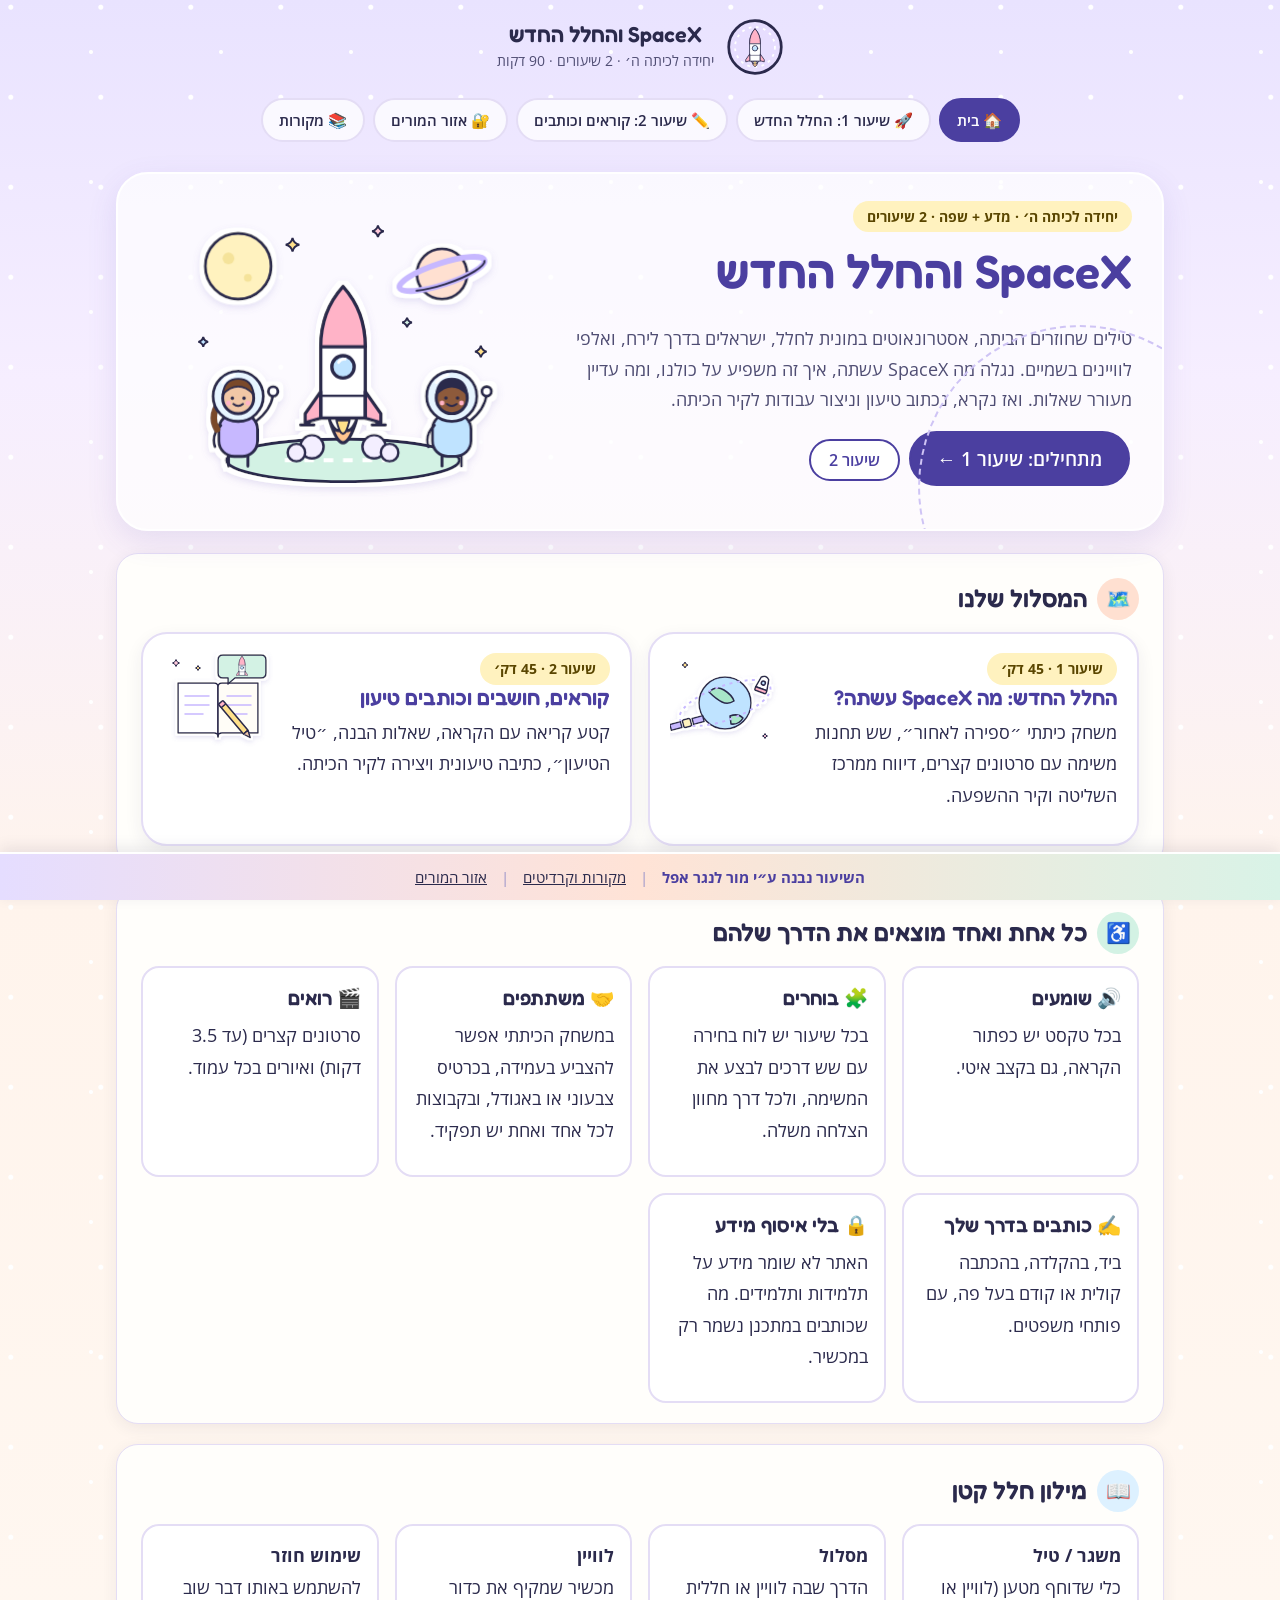
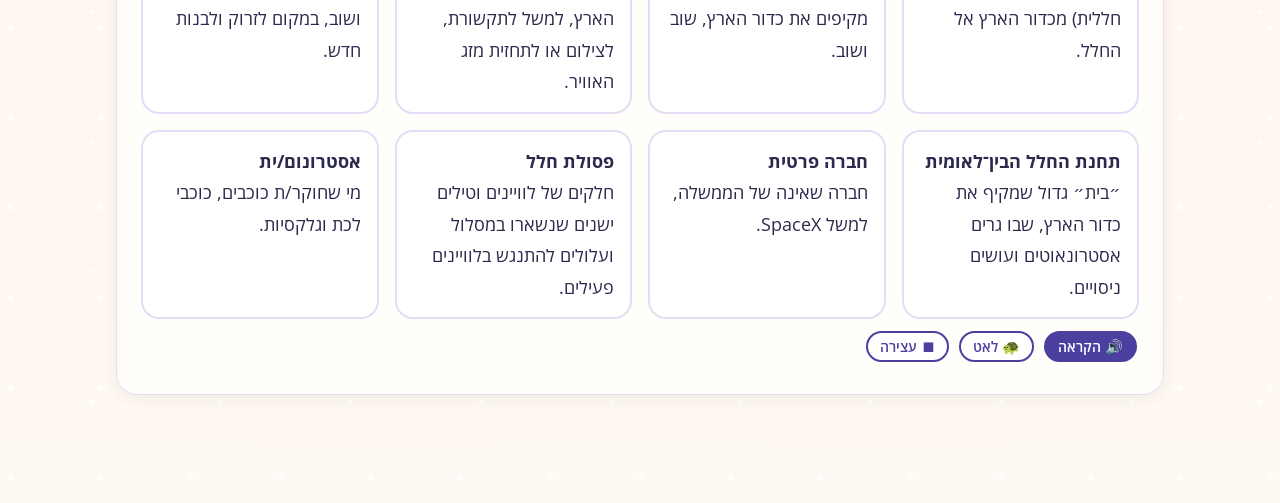
==== index.html @ a7fae2ef "Kita: SpaceX grade-5 two-lesson unit v1 (Mor)" ====
<!doctype html>
<html lang="he" dir="rtl"><head><meta charset="utf-8"><meta name="viewport" content="width=device-width,initial-scale=1">
<title>דף הבית · SpaceX והחלל החדש · כיתה ה׳</title><meta name="description" content="יחידה של שני שיעורים לכיתה ה׳ על SpaceX והשפעתה על החלל ועל האנושות: סרטונים קצרים, משחק כיתתי, קריאה, כתיבה טיעונית ויצירה.">
<link rel="preconnect" href="https://fonts.googleapis.com"><link rel="preconnect" href="https://fonts.gstatic.com" crossorigin>
<link href="https://fonts.googleapis.com/css2?family=Fredoka:wght@500;600;700&family=Open+Sans:wght@400;600;700&display=swap" rel="stylesheet">
<link rel="icon" href="assets/favicon.svg" type="image/svg+xml"><link rel="stylesheet" href="assets/style.css"></head>
<body><a class="skip" href="#main">דילוג לתוכן</a>
<header class="masthead"><a class="brand" href="index.html"><svg class="badge" viewBox="0 0 64 64" aria-hidden="true" focusable="false"><circle cx="32" cy="32" r="29" fill="#E7DEFF" stroke="#2B2A4C" stroke-width="3"/><circle cx="32" cy="32" r="22" fill="none" stroke="#fff" stroke-width="2" stroke-dasharray="3 5"/><g transform="translate(32 34) scale(0.3)" stroke="#2B2A4C" stroke-width="3" stroke-linejoin="round" stroke-linecap="round"><path d="M-12 46Q0 86 12 46Q6 60 0 52Q-6 60-12 46Z" fill="#FFC48F"/><path d="M-6 46Q0 70 6 46Z" fill="#FFE08A" stroke-width="2"/><path d="M-20 44V-20Q-20-52 0-74Q20-52 20-20V44Z" fill="#FFFFFF"/><path d="M-20-20Q-20-52 0-74Q20-52 20-20Z" fill="#FFB3C7"/><circle cx="0" cy="-2" r="10" fill="#BFE3FF"/><path d="M-4-6a6 6 0 0 1 6-3" fill="none" stroke="#fff" stroke-width="2.5"/><path d="M-20 20-34 40V48L-20 44ZM20 20 34 40V48L20 44Z" fill="#FFB3C7"/><path d="M-20 24h40" fill="none" stroke-width="2"/></g></svg><span><b>SpaceX והחלל החדש</b><small>יחידה לכיתה ה׳ · 2 שיעורים · 90 דקות</small></span></a><br>
<button id="nav-toggle" class="btn ghost sm" type="button" aria-expanded="false" aria-controls="nav-links">☰ תפריט</button>
<nav class="pillnav" id="nav-links" aria-label="ניווט ראשי"><a href="index.html" aria-current=page>🏠 בית</a><a href="lesson-1.html">🚀 שיעור 1: החלל החדש</a><a href="lesson-2.html">✏️ שיעור 2: קוראים וכותבים</a><a href="teacher.html">🔐 אזור המורים</a><a href="credits.html">📚 מקורות</a></nav></header>
<main id="main">
<header class="hero"><div><span class="kicker">יחידה לכיתה ה׳ · מדע + שפה · 2 שיעורים</span><h1>SpaceX והחלל החדש</h1><p class="lead">טילים שחוזרים הביתה, אסטרונאוטים במונית לחלל, ישראלים בדרך לירח, ואלפי לוויינים בשמיים. נגלה מה SpaceX עשתה, איך זה משפיע על כולנו, ומה עדיין מעורר שאלות. ואז נקרא, נכתוב טיעון וניצור עבודות לקיר הכיתה.</p><p><a class="btn big" href="lesson-1.html">מתחילים: שיעור 1 ←</a> <a class="btn ghost" href="lesson-2.html">שיעור 2</a></p></div><svg class="art" viewBox="0 0 340 300" aria-hidden="true" focusable="false"><defs><filter id="sk-h" x="-15%" y="-15%" width="130%" height="130%"><feMorphology in="SourceAlpha" operator="dilate" radius="4" result="d"/><feFlood flood-color="#fff"/><feComposite in2="d" operator="in" result="w"/><feGaussianBlur in="d" stdDeviation="4" result="b"/><feFlood flood-color="#7B6FC4" flood-opacity=".18"/><feComposite in2="b" operator="in" result="s"/><feOffset in="s" dy="3" result="s2"/><feMerge><feMergeNode in="s2"/><feMergeNode in="w"/><feMergeNode in="SourceGraphic"/></feMerge></filter></defs><g filter="url(#sk-h)"><circle cx="62" cy="62" r="34" fill="#FFF2BF" stroke="#2B2A4C" stroke-width="3"/><circle cx="52" cy="54" r="6" fill="#F5E39A" stroke="none"/><circle cx="72" cy="74" r="4" fill="#F5E39A" stroke="none"/><g transform="translate(272 70)"><circle r="26" fill="#FFE0D1" stroke="#2B2A4C" stroke-width="3"/><ellipse rx="46" ry="11" fill="none" stroke="#C7B8FF" stroke-width="6" transform="rotate(-18)"/><ellipse rx="46" ry="11" fill="none" stroke="#2B2A4C" stroke-width="2" transform="rotate(-18)" stroke-dasharray="80 200"/></g><ellipse cx="170" cy="262" rx="120" ry="22" fill="#D3F2E4" stroke="#2B2A4C" stroke-width="3"/><path d="M110 262h120" stroke="#fff" stroke-width="4" stroke-dasharray="10 10"/><g transform="translate(170 168) scale(1.15)" stroke="#2B2A4C" stroke-width="3" stroke-linejoin="round" stroke-linecap="round"><path d="M-12 46Q0 86 12 46Q6 60 0 52Q-6 60-12 46Z" fill="#FFC48F"/><path d="M-6 46Q0 70 6 46Z" fill="#FFE08A" stroke-width="2"/><path d="M-18 30-32 50M18 30 32 50M-38 50h12M26 50h12" fill="none"/><path d="M-20 44V-20Q-20-52 0-74Q20-52 20-20V44Z" fill="#FFFFFF"/><path d="M-20-20Q-20-52 0-74Q20-52 20-20Z" fill="#FFB3C7"/><circle cx="0" cy="-2" r="10" fill="#BFE3FF"/><path d="M-4-6a6 6 0 0 1 6-3" fill="none" stroke="#fff" stroke-width="2.5"/><path d="M-20 20-34 40V48L-20 44ZM20 20 34 40V48L20 44Z" fill="#FFB3C7"/><path d="M-20 24h40" fill="none" stroke-width="2"/></g><g fill="#F3EEFF" stroke="#2B2A4C" stroke-width="2.5"><circle cx="138" cy="248" r="12"/><circle cx="202" cy="248" r="12"/><circle cx="122" cy="254" r="9"/><circle cx="218" cy="254" r="9"/></g><g transform="translate(62 196)" stroke="#2B2A4C" stroke-width="3" stroke-linejoin="round" stroke-linecap="round"><rect x="-20" y="18" width="40" height="44" rx="16" fill="#C7B8FF"/><path d="M18 26Q34 14 36 -2" fill="none"/><circle cx="36" cy="-5" r="5" fill="#fff"/><path d="M-18 30Q-28 40-24 52" fill="none"/><path d="M-10 62v10M10 62v10" fill="none"/><path d="M-18 4Q-30 20-22 34" fill="none" stroke="#7A4A2A" stroke-width="7"/><circle cx="0" cy="0" r="26" fill="#E7F5FF"/><circle cx="0" cy="2" r="16" fill="#F1C7A6"/><path d="M-16-2Q-14-18 0-18Q14-18 16-2Q8-10 0-10Q-8-10-16-2Z" fill="#7A4A2A" stroke-width="2"/><circle cx="-6" cy="2" r="1.8" fill="#2B2A4C" stroke="none"/><circle cx="6" cy="2" r="1.8" fill="#2B2A4C" stroke="none"/><path d="M-5 8Q0 12 5 8" fill="none" stroke-width="2"/><circle cx="-10" cy="7" r="2.5" fill="#FFB3C7" stroke="none"/><circle cx="10" cy="7" r="2.5" fill="#FFB3C7" stroke="none"/><path d="M-16-14a20 20 0 0 1 12-8" fill="none" stroke="#fff" stroke-width="3"/></g><g transform="translate(282 196)" stroke="#2B2A4C" stroke-width="3" stroke-linejoin="round" stroke-linecap="round"><rect x="-20" y="18" width="40" height="44" rx="16" fill="#BFE3FF"/><path d="M18 26Q34 14 36 -2" fill="none"/><circle cx="36" cy="-5" r="5" fill="#fff"/><path d="M-18 30Q-28 40-24 52" fill="none"/><path d="M-10 62v10M10 62v10" fill="none"/><circle cx="0" cy="0" r="26" fill="#E7F5FF"/><circle cx="0" cy="2" r="16" fill="#8D5A3B"/><path d="M-16-2Q-14-18 0-18Q14-18 16-2Q8-10 0-10Q-8-10-16-2Z" fill="#2B2A4C" stroke-width="2"/><circle cx="-6" cy="2" r="1.8" fill="#2B2A4C" stroke="none"/><circle cx="6" cy="2" r="1.8" fill="#2B2A4C" stroke="none"/><path d="M-5 8Q0 12 5 8" fill="none" stroke-width="2"/><circle cx="-10" cy="7" r="2.5" fill="#FFB3C7" stroke="none"/><circle cx="10" cy="7" r="2.5" fill="#FFB3C7" stroke="none"/><path d="M-16-14a20 20 0 0 1 12-8" fill="none" stroke="#fff" stroke-width="3"/></g></g><path d="M118 33Q119.26 38.74 125 40Q119.26 41.26 118 47Q116.74 41.26 111 40Q116.74 38.74 118 33Z" fill="#FFE08A" stroke="#2B2A4C" stroke-width="2"/><path d="M206 20Q207.08 24.92 212 26Q207.08 27.08 206 32Q204.92 27.08 200 26Q204.92 24.92 206 20Z" fill="#FFC9DA" stroke="#2B2A4C" stroke-width="2"/><path d="M312 144Q313.08 148.92 318 150Q313.08 151.08 312 156Q310.92 151.08 306 150Q310.92 148.92 312 144Z" fill="#FFE08A" stroke="#2B2A4C" stroke-width="2"/><path d="M26 135Q26.9 139.1 31 140Q26.9 140.9 26 145Q25.1 140.9 21 140Q25.1 139.1 26 135Z" fill="#BFE3FF" stroke="#2B2A4C" stroke-width="2"/><path d="M236 115Q236.9 119.1 241 120Q236.9 120.9 236 125Q235.1 120.9 231 120Q235.1 119.1 236 115Z" fill="#D3F2E4" stroke="#2B2A4C" stroke-width="2"/></svg></header><section class="blk c-peach"><h2 class="st"><span class="ico" aria-hidden="true">🗺️</span>המסלול שלנו</h2><div class="lessoncards"><a class="lcard" href="lesson-1.html"><svg class="art" viewBox="0 0 220 200" aria-hidden="true" focusable="false"><defs><filter id="sk-c1" x="-15%" y="-15%" width="130%" height="130%"><feMorphology in="SourceAlpha" operator="dilate" radius="4" result="d"/><feFlood flood-color="#fff"/><feComposite in2="d" operator="in" result="w"/><feGaussianBlur in="d" stdDeviation="4" result="b"/><feFlood flood-color="#7B6FC4" flood-opacity=".18"/><feComposite in2="b" operator="in" result="s"/><feOffset in="s" dy="3" result="s2"/><feMerge><feMergeNode in="s2"/><feMergeNode in="w"/><feMergeNode in="SourceGraphic"/></feMerge></filter></defs><g filter="url(#sk-c1)" stroke="#2B2A4C" stroke-width="3" stroke-linejoin="round"><circle cx="110" cy="110" r="52" fill="#BFE3FF"/><path d="M78 88q14-14 30-4t20 22q-12 8-24 2t-26-20zM120 136q16-6 26 4q-8 14-24 12z" fill="#A8E6C8"/><ellipse cx="110" cy="110" rx="96" ry="34" fill="none" stroke="#C7B8FF" stroke-width="4" stroke-dasharray="6 9" transform="rotate(-20 110 110)"/><g transform="translate(186 72) rotate(20)"><path d="M-12 10-8-12Q0-20 8-12L12 10Z" fill="#fff"/><rect x="-12" y="10" width="24" height="7" rx="2" fill="#FFB3C7"/><circle cy="-2" r="4" fill="#BFE3FF"/></g><g transform="translate(34 150) rotate(-15)"><rect x="-8" y="-8" width="16" height="16" rx="3" fill="#FFF2BF"/><rect x="-34" y="-6" width="22" height="12" fill="#C7B8FF"/><rect x="12" y="-6" width="22" height="12" fill="#C7B8FF"/></g></g><path d="M30 28Q31.08 32.92 36 34Q31.08 35.08 30 40Q28.92 35.08 24 34Q28.92 32.92 30 28Z" fill="#FFE08A" stroke="#2B2A4C" stroke-width="2"/><path d="M190 171Q190.9 175.1 195 176Q190.9 176.9 190 181Q189.1 176.9 185 176Q189.1 175.1 190 171Z" fill="#FFC9DA" stroke="#2B2A4C" stroke-width="2"/></svg><span class="kicker">שיעור 1 · 45 דק׳</span><b>החלל החדש: מה SpaceX עשתה?</b><p>משחק כיתתי ״ספירה לאחור״, שש תחנות משימה עם סרטונים קצרים, דיווח ממרכז השליטה וקיר ההשפעה.</p></a><a class="lcard" href="lesson-2.html"><svg class="art" viewBox="0 0 220 200" aria-hidden="true" focusable="false"><defs><filter id="sk-c2" x="-15%" y="-15%" width="130%" height="130%"><feMorphology in="SourceAlpha" operator="dilate" radius="4" result="d"/><feFlood flood-color="#fff"/><feComposite in2="d" operator="in" result="w"/><feGaussianBlur in="d" stdDeviation="4" result="b"/><feFlood flood-color="#7B6FC4" flood-opacity=".18"/><feComposite in2="b" operator="in" result="s"/><feOffset in="s" dy="3" result="s2"/><feMerge><feMergeNode in="s2"/><feMergeNode in="w"/><feMergeNode in="SourceGraphic"/></feMerge></filter></defs><g filter="url(#sk-c2)" stroke="#2B2A4C" stroke-width="3" stroke-linejoin="round" stroke-linecap="round"><path d="M30 70h72q8 0 8 8v100q0-8-8-8H30z" fill="#fff"/><path d="M190 70h-72q-8 0-8 8v100q0-8 8-8h72z" fill="#FFFDF7"/><path d="M44 96h48M44 114h48M44 132h36M128 96h48M128 114h48M128 132h40" stroke="#C7B8FF" stroke-width="3"/><g transform="translate(150 150) rotate(-40)"><rect x="-6" y="-46" width="12" height="70" rx="2" fill="#FFE08A"/><path d="M-6 24 0 38 6 24Z" fill="#F1C7A6"/><rect x="-6" y="-54" width="12" height="9" rx="2" fill="#FFB3C7"/></g><path d="M120 14h76q10 0 10 10v26q0 10-10 10h-52l-14 12v-12h-10q-10 0-10-10V24q0-10 10-10z" fill="#D3F2E4"/></g><g transform="translate(158 40) scale(0.32)" stroke="#2B2A4C" stroke-width="3" stroke-linejoin="round" stroke-linecap="round"><path d="M-20 44V-20Q-20-52 0-74Q20-52 20-20V44Z" fill="#FFFFFF"/><path d="M-20-20Q-20-52 0-74Q20-52 20-20Z" fill="#FFB3C7"/><circle cx="0" cy="-2" r="10" fill="#BFE3FF"/><path d="M-4-6a6 6 0 0 1 6-3" fill="none" stroke="#fff" stroke-width="2.5"/><path d="M-20 20-34 40V48L-20 44ZM20 20 34 40V48L20 44Z" fill="#FFB3C7"/><path d="M-20 24h40" fill="none" stroke-width="2"/></g><path d="M26 23Q27.26 28.74 33 30Q27.26 31.26 26 37Q24.74 31.26 19 30Q24.74 28.74 26 23Z" fill="#FFC9DA" stroke="#2B2A4C" stroke-width="2"/><path d="M70 35Q70.9 39.1 75 40Q70.9 40.9 70 45Q69.1 40.9 65 40Q69.1 39.1 70 35Z" fill="#FFE08A" stroke="#2B2A4C" stroke-width="2"/></svg><span class="kicker">שיעור 2 · 45 דק׳</span><b>קוראים, חושבים וכותבים טיעון</b><p>קטע קריאה עם הקראה, שאלות הבנה, ״טיל הטיעון״, כתיבה טיעונית ויצירה לקיר הכיתה.</p></a></div></section><section class="blk c-mint"><h2 class="st"><span class="ico" aria-hidden="true">♿</span>כל אחת ואחד מוצאים את הדרך שלהם</h2><div class="grid g3"><div class="card"><h3>🔊 שומעים</h3><p>בכל טקסט יש כפתור הקראה, גם בקצב איטי.</p></div><div class="card"><h3>🧩 בוחרים</h3><p>בכל שיעור יש לוח בחירה עם שש דרכים לבצע את המשימה, ולכל דרך מחוון הצלחה משלה.</p></div><div class="card"><h3>🤝 משתתפים</h3><p>במשחק הכיתתי אפשר להצביע בעמידה, בכרטיס צבעוני או באגודל, ובקבוצות לכל אחד ואחת יש תפקיד.</p></div><div class="card"><h3>🎬 רואים</h3><p>סרטונים קצרים (עד 3.5 דקות) ואיורים בכל עמוד.</p></div><div class="card"><h3>✍️ כותבים בדרך שלך</h3><p>ביד, בהקלדה, בהכתבה קולית או קודם בעל פה, עם פותחי משפטים.</p></div><div class="card"><h3>🔒 בלי איסוף מידע</h3><p>האתר לא שומר מידע על תלמידות ותלמידים. מה שכותבים במתכנן נשמר רק במכשיר.</p></div></div></section><section class="blk c-sky"><h2 class="st"><span class="ico" aria-hidden="true">📖</span>מילון חלל קטן</h2><div class="grid g3" id="gloss"><div class="card"><b>משגר / טיל</b><br><span>כלי שדוחף מטען (לוויין או חללית) מכדור הארץ אל החלל.</span></div><div class="card"><b>מסלול</b><br><span>הדרך שבה לוויין או חללית מקיפים את כדור הארץ, שוב ושוב.</span></div><div class="card"><b>לוויין</b><br><span>מכשיר שמקיף את כדור הארץ, למשל לתקשורת, לצילום או לתחזית מזג האוויר.</span></div><div class="card"><b>שימוש חוזר</b><br><span>להשתמש באותו דבר שוב ושוב, במקום לזרוק ולבנות חדש.</span></div><div class="card"><b>תחנת החלל הבין־לאומית</b><br><span>״בית״ גדול שמקיף את כדור הארץ, שבו גרים אסטרונאוטים ועושים ניסויים.</span></div><div class="card"><b>חברה פרטית</b><br><span>חברה שאינה של הממשלה, למשל SpaceX.</span></div><div class="card"><b>פסולת חלל</b><br><span>חלקים של לוויינים וטילים ישנים שנשארו במסלול ועלולים להתנגש בלוויינים פעילים.</span></div><div class="card"><b>אסטרונום/ית</b><br><span>מי שחוקר/ת כוכבים, כוכבי לכת וגלקסיות.</span></div></div><div class="tts-bar"><button class="btn sm" type="button" data-tts="#gloss .card">🔊 הקראה</button><button class="btn ghost sm" type="button" data-tts="#gloss .card" data-slow>🐢 לאט</button><button class="btn ghost sm" type="button" data-tts-stop>⏹ עצירה</button><span class="tts-note" aria-live="polite"></span></div></section>
</main>
<footer class="site-foot" role="contentinfo"><span class="made">השיעור נבנה ע״י מור לנגר אפל</span><span class="sep">|</span><a href="credits.html">מקורות וקרדיטים</a><span class="sep">|</span><a href="teacher.html">אזור המורים</a></footer>
<script src="assets/app.js"></script></body></html>
---- assets/style.css ----
/* Kita · SpaceX כיתה ה׳ — "pastel cosmos" design: dawn-sky gradient, round mission badges, orbit lines, sticker art */
:root{--ink:#2B2A4C;--ink2:#4F4D73;--deep:#4B3FA0;--card:#FFFEFB;--line:#E4DDF5;
--peri:#D4DCFF;--lav:#E7DEFF;--peach:#FFE0D1;--mint:#D3F2E4;--butter:#FFF2BF;--pink:#FFDDE9;--sky:#DDF1FF;
--ok:#DDF5E8;--okb:#3E9A6E;--okt:#1F6143;--no:#FFE3E8;--nob:#D0607A;--not:#8E2D45;--r:22px;--foot:48px}
*{box-sizing:border-box}html{scroll-behavior:smooth}
body{margin:0;color:var(--ink);font:400 18px/1.75 "Open Sans",Arial,sans-serif;padding-bottom:calc(var(--foot) + 16px);
background:radial-gradient(circle at 12% 8%,#fff 0 2px,transparent 3px) 0 0/90px 90px,radial-gradient(circle at 70% 40%,#fff 0 1.5px,transparent 2.5px) 0 0/130px 130px,linear-gradient(180deg,#E9E3FF 0,#F6EEFF 380px,#FFF4EC 900px,#FFF9F3 100%)}
h1,h2,h3,h4,.st,.brand b{font-family:Fredoka,"Open Sans",sans-serif;font-weight:600;line-height:1.25;margin:.2em 0 .5em}
h1{font-size:clamp(1.9rem,5vw,2.9rem);color:var(--deep)}h2{font-size:1.5rem}h3{font-size:1.22rem}h4{font-size:1.06rem;margin:.6em 0 .2em}
p{margin:.4em 0 .8em}a{color:#3F35A8}a:hover{text-decoration-thickness:2px}img,svg,iframe{max-width:100%}
.skip{position:absolute;right:-999px;top:0;background:#fff;padding:8px;z-index:99}.skip:focus{right:8px}
:focus-visible{outline:3px solid #6B4FC4;outline-offset:3px;border-radius:6px}
/* header: centered badge + pill nav */
.masthead{text-align:center;padding:18px 14px 6px}
.brand{display:inline-flex;align-items:center;gap:12px;text-decoration:none;color:var(--ink)}
.brand .badge{width:58px;height:58px;flex:none}.brand b{font-size:1.35rem;display:block;margin:0}.brand small{display:block;color:var(--ink2);font-size:.9rem}
.pillnav{display:flex;flex-wrap:wrap;justify-content:center;gap:8px;margin:12px auto 4px;max-width:980px;padding:0;list-style:none}
.pillnav a{display:inline-block;padding:7px 16px;border-radius:999px;background:rgba(255,255,255,.75);border:2px solid var(--line);text-decoration:none;color:var(--ink);font-weight:600;font-size:.95rem}
.pillnav a:hover{background:#fff;border-color:#B9AEEA}.pillnav a[aria-current]{background:var(--deep);border-color:var(--deep);color:#fff}
#nav-toggle{display:none}
main{max-width:1080px;margin:0 auto;padding:6px 16px 24px}
/* hero */
.hero{display:grid;grid-template-columns:1.25fr .85fr;gap:20px;align-items:center;background:rgba(255,255,255,.72);border:2px solid #fff;border-radius:32px;padding:26px 30px;margin:14px 0 22px;box-shadow:0 10px 30px rgba(91,77,178,.12);position:relative;overflow:hidden}
.hero:before{content:"";position:absolute;inset:auto -80px -120px auto;width:320px;height:320px;border:2px dashed #CFC4F5;border-radius:50%}
.hero.solo{grid-template-columns:1fr}.hero .art{width:100%;max-width:330px;justify-self:center}
.kicker{display:inline-block;background:var(--butter);color:#5A4600;font-weight:700;border-radius:999px;padding:3px 14px;font-size:.9rem}
.lead{font-size:1.1rem;color:var(--ink2)}.crumbs{font-size:.92rem;color:var(--ink2);margin:6px 2px}
/* blocks */
.blk{background:var(--card);border-radius:var(--r);padding:20px 24px;margin:0 0 20px;box-shadow:0 4px 16px rgba(43,42,76,.07);border:1px solid var(--line)}
.st{display:flex;align-items:center;gap:10px}.st .ico{display:inline-grid;place-items:center;width:42px;height:42px;border-radius:50%;background:var(--lav);font-size:1.25rem;flex:none}
.blk.c-peach .st .ico{background:var(--peach)}.blk.c-mint .st .ico{background:var(--mint)}.blk.c-pink .st .ico{background:var(--pink)}.blk.c-sky .st .ico{background:var(--sky)}.blk.c-butter .st .ico{background:var(--butter)}
.grid{display:grid;gap:16px}.g2{grid-template-columns:repeat(auto-fit,minmax(min(300px,100%),1fr))}.g3{grid-template-columns:repeat(auto-fit,minmax(min(230px,100%),1fr))}
.card{background:#fff;border:2px solid var(--line);border-radius:18px;padding:14px 16px}
.hint{color:var(--ink2);font-size:.93rem}.note{background:var(--butter);border-radius:14px;padding:10px 14px}
.btn{display:inline-block;background:var(--deep);color:#fff;border:2px solid var(--deep);border-radius:999px;padding:8px 18px;font:600 1rem "Open Sans",sans-serif;cursor:pointer;text-decoration:none;margin:2px}
.btn:hover{background:#3A2F86}.btn.ghost{background:#fff;color:var(--deep)}.btn.ghost:hover{background:var(--lav)}.btn.sm{padding:4px 12px;font-size:.9rem}.btn.big{font-size:1.2rem;padding:12px 26px}
.btn:disabled{opacity:.55;cursor:default}
/* mission path (timeline of the lesson) */
.path{display:flex;gap:0;list-style:none;padding:0;margin:8px 0 4px;counter-reset:p}
.path li{flex:1;position:relative;text-align:center;padding:52px 6px 0;font-size:.92rem}
.path li:before{counter-increment:p;content:counter(p);position:absolute;top:0;right:50%;transform:translateX(50%);width:42px;height:42px;border-radius:50%;background:var(--c,var(--lav));border:3px solid #fff;box-shadow:0 0 0 2px var(--line);display:grid;place-items:center;font:700 1.1rem Fredoka,sans-serif;z-index:1}
.path li:after{content:"";position:absolute;top:20px;right:50%;width:100%;border-top:3px dotted #B9AEEA}.path li:last-child:after{display:none}
.path b{display:block}.path small{color:var(--ink2)}
/* mission cards (stations) */
.mission{border-radius:24px;padding:18px 20px;margin:0 0 18px;background:linear-gradient(135deg,var(--c1) 0,#fff 75%);border:2px solid #fff;box-shadow:0 6px 18px rgba(43,42,76,.08)}
.mission header{display:flex;gap:14px;align-items:center}.mission .num{width:54px;height:54px;flex:none;border-radius:50%;background:#fff;display:grid;place-items:center;font:700 1.5rem Fredoka,sans-serif;color:var(--deep);border:3px dashed var(--c2)}
.mission h3{margin:0}.mission .yr{font-weight:700;color:var(--ink2);font-size:.95rem}
.facts{list-style:none;padding:0;display:grid;gap:8px;grid-template-columns:repeat(auto-fit,minmax(min(220px,100%),1fr))}.facts li{background:rgba(255,255,255,.85);border-radius:14px;padding:8px 12px}
.impact{background:#fff;border-right:6px solid var(--c2);border-radius:12px;padding:8px 14px}
.roles{display:flex;flex-wrap:wrap;gap:8px;list-style:none;padding:0}.roles li{background:var(--sky);border-radius:999px;padding:4px 14px;font-size:.95rem}
/* pros/cons */
.two{display:grid;grid-template-columns:1fr 1fr;gap:14px}.two .card h3{margin-top:0}.pro{background:#F2FBF6;border-color:#BFE6D1}.con{background:#FFF4F1;border-color:#F4CDC2}
/* reading */
.reading{background:#FFFDF7;border:2px dashed #EADFC2;border-radius:18px;padding:16px 22px;font-size:1.08rem;line-height:1.95}.reading h3{color:var(--deep)}
.reading .pn{display:inline-grid;place-items:center;width:26px;height:26px;border-radius:50%;background:var(--peri);font-size:.8rem;font-weight:700;margin-left:6px;vertical-align:1px}
.words{display:flex;flex-wrap:wrap;gap:8px;list-style:none;padding:0}.words li{background:var(--mint);border-radius:12px;padding:4px 12px;font-size:.95rem}
.speaking{background:#FFF0A8 !important;border-radius:6px}
.tts-bar{display:flex;flex-wrap:wrap;gap:6px;align-items:center;margin:10px 0}.tts-note{font-size:.88rem;color:var(--ink2)}
/* argument rocket */
.argwrap{display:grid;grid-template-columns:220px 1fr;gap:20px;align-items:start}.argrocket{width:100%;max-width:220px}
.part{border-radius:16px;padding:10px 16px;margin:0 0 10px;border:2px solid #fff}.part h4{margin:0 0 4px}
.p1{background:var(--pink)}.p2{background:var(--sky)}.p3{background:var(--butter)}.p4{background:var(--mint)}
.model p{border-radius:12px;padding:6px 12px;margin:6px 0}.model .m1{background:var(--pink)}.model .m2{background:var(--sky)}.model .m3{background:var(--butter)}.model .m4{background:var(--mint)}
.conn{display:flex;flex-wrap:wrap;gap:6px;list-style:none;padding:0}.conn li{background:#fff;border:2px solid var(--line);border-radius:10px;padding:2px 10px}
/* planner */
.planner label{display:block;font-weight:600;margin:10px 0 4px}.planner textarea,.planner select{width:100%;font:inherit;border:2px solid var(--line);border-radius:12px;padding:8px 10px;background:#fff}
.planner textarea{min-height:64px}.planner .f1{border-color:#F5B9CF}.planner .f2{border-color:#B7DDF5}.planner .f3{border-color:#F0D98A}.planner .f4{border-color:#A8DDC3}
.starters{font-size:.9rem;color:var(--ink2)}
/* choice board */
.cboard{background:linear-gradient(180deg,#F5F1FF,#fff);border-radius:20px;padding:14px}
.cb-grid{display:grid;gap:12px;grid-template-columns:repeat(auto-fit,minmax(min(240px,100%),1fr))}
.cb-opt{background:#fff;border:2px solid var(--line);border-radius:18px;padding:12px 14px}.cb-opt h4{margin:0 0 4px}.cb-opt .em{font-size:1.6rem}
.cb-crit{background:var(--ok);border-radius:10px;padding:6px 10px;font-size:.93rem;color:#174D35}
.checklist{list-style:none;padding:0}.checklist li{margin:4px 0}.checklist input{width:20px;height:20px;vertical-align:-4px;margin-left:6px}
/* quiz */
.quiz{margin-top:6px}.progress{height:12px;background:#EEE9FB;border-radius:999px;overflow:hidden;margin:6px 0 12px}.progress span{display:block;height:100%;width:0;background:linear-gradient(90deg,#9FE0C4,#FFC9B0,#C7B8FF);transition:width .3s}
.qlist{padding-right:22px}.q{margin:0 0 16px}.qtext{font-weight:700}.opts{display:grid;gap:8px}
.opt{display:flex;gap:10px;align-items:center;text-align:right;background:#fff;border:2px solid var(--line);border-radius:14px;padding:8px 12px;font:inherit;color:var(--ink);cursor:pointer}
.opt:hover:not(:disabled){border-color:#B9AEEA;background:#FAF8FF}.opt .key{display:inline-grid;place-items:center;min-width:28px;height:28px;border-radius:50%;background:var(--lav);font-weight:700}
.opt.correct{background:var(--ok);border-color:var(--okb)}.opt.wrong{background:var(--no);border-color:var(--nob)}
.fb{display:none;border-radius:12px;padding:8px 12px;margin-top:6px}.fb.show{display:block}.fb.ok{background:var(--ok);color:var(--okt)}.fb.no{background:var(--no);color:var(--not)}
.summary{display:none;background:#F7F4FF;border-radius:16px;padding:14px 16px}.summary.show{display:block}
.summary input,.summary textarea{width:100%;max-width:420px;font:inherit;border:2px solid var(--line);border-radius:10px;padding:6px 10px}.err{color:var(--not);font-weight:600}
/* class game */
.game{background:linear-gradient(180deg,#EAE4FF,#FFF3EC);border-radius:26px;padding:18px;text-align:center}
.gstage{display:grid;grid-template-columns:120px 1fr;gap:16px;align-items:center}
.fuel{position:relative;height:280px;width:100px;margin:auto}.fuel .tank{position:absolute;bottom:40px;right:30px;width:40px;height:200px;border-radius:20px;background:#fff;border:3px solid var(--deep);overflow:hidden}
.fuel .lvl{position:absolute;bottom:0;right:0;left:0;height:0;background:linear-gradient(0deg,#FFB48F,#FFE08A);transition:height .5s}
.fuel svg{position:absolute;top:0;right:0;width:100px;transition:transform 2.2s ease-in}.fuel.launch svg{transform:translateY(-600px)}
.statement{font:600 clamp(1.25rem,3.2vw,1.8rem)/1.4 Fredoka,sans-serif;background:#fff;border-radius:20px;padding:22px 18px;min-height:120px;display:grid;place-items:center;margin:8px 0}
.gcount{font-weight:700;color:var(--ink2)}.countdown{font:700 2.2rem Fredoka,sans-serif;color:var(--deep);min-height:1.4em}
.verdict{border-radius:16px;padding:10px 14px;margin:8px 0;display:none}.verdict.show{display:block}.verdict.t{background:var(--ok);color:var(--okt)}.verdict.f{background:var(--pink);color:var(--not)}
.vote{display:flex;flex-wrap:wrap;justify-content:center;gap:10px;list-style:none;padding:0;font-size:.95rem}.vote li{background:#fff;border-radius:14px;padding:6px 12px}
.ginfo{min-height:1.5em;font-weight:600}
.gdone{background:var(--butter);border-radius:16px;padding:12px;margin-top:10px;font-weight:700}
/* sort game */
.tray{display:flex;flex-wrap:wrap;gap:8px;justify-content:center;margin:8px 0 14px}
.tile{background:#fff;border:2px solid var(--line);border-radius:14px;padding:8px 12px;font:inherit;cursor:pointer;color:var(--ink)}.tile.sel{border-color:var(--deep);box-shadow:0 0 0 3px #CFC4F5}
.bins{display:grid;gap:12px;grid-template-columns:repeat(auto-fit,minmax(min(200px,100%),1fr))}.bin{background:rgba(255,255,255,.8);border:3px dashed #C9BFF0;border-radius:18px;padding:10px;min-height:110px;cursor:pointer;text-align:right}
.bin:nth-child(1){background:#FFF0F5}.bin:nth-child(2){background:#EEF8FF}.bin:nth-child(3){background:#FFFBE6}.bin:nth-child(4){background:#EFFAF4}
.bin h4{margin:0 0 6px;text-align:center}.placed{display:block;border-radius:10px;padding:4px 8px;margin:4px 0;font-size:.92rem}.placed.ok{background:var(--ok)}.placed.no{background:var(--no)}
/* timer */
.timer{display:flex;flex-wrap:wrap;align-items:center;gap:8px}.timer .tclock{font:700 1.8rem Fredoka,sans-serif;min-width:90px;text-align:center;background:#fff;border-radius:14px;padding:2px 12px}
/* video */
.vid{margin:0}.video{position:relative;padding-top:56.25%;border-radius:16px;overflow:hidden;background:#2B2A4C}.video iframe{position:absolute;inset:0;width:100%;height:100%;border:0}
.src{font-size:.85rem;color:var(--ink2)}.vid figcaption{margin-top:6px}
.refs{padding-right:20px}.refs li{margin:4px 0}
/* tables */
.tablewrap{overflow-x:auto}table{border-collapse:collapse;width:100%;background:#fff;font-size:.95rem}th,td{border:1px solid var(--line);padding:8px 10px;vertical-align:top;text-align:right}th{background:var(--lav)}
details{background:#fff;border:2px solid var(--line);border-radius:14px;padding:8px 14px;margin:8px 0}summary{cursor:pointer;font-weight:700}
.gate{max-width:520px}.gate input{font:inherit;border:2px solid var(--line);border-radius:10px;padding:6px 10px;width:150px}
.lessoncards{display:grid;gap:16px;grid-template-columns:repeat(auto-fit,minmax(min(300px,100%),1fr))}
.lcard{display:block;text-decoration:none;color:var(--ink);background:#fff;border-radius:26px;padding:18px 20px;border:2px solid var(--line);box-shadow:0 6px 18px rgba(43,42,76,.07)}
.lcard:hover{border-color:#B9AEEA;transform:translateY(-2px)}.lcard .art{width:110px;float:left;margin:-4px 8px 0 0}.lcard b{font:600 1.3rem Fredoka,sans-serif;display:block;color:var(--deep)}
.pager{display:flex;justify-content:space-between;flex-wrap:wrap;gap:8px;margin:20px 0}
/* fixed footer */
.site-foot{position:fixed;bottom:0;right:0;left:0;min-height:var(--foot);z-index:50;display:flex;flex-wrap:wrap;gap:6px 14px;align-items:center;justify-content:center;padding:8px 12px;
background:linear-gradient(90deg,#E5DDFF,#FFE3D6,#D9F3E7);border-top:2px solid #fff;box-shadow:0 -4px 14px rgba(43,42,76,.1);font-size:.95rem}
.site-foot .made{font-weight:700;color:var(--deep)}.site-foot a{color:var(--ink)}.site-foot .sep{color:#9B95C9}
/* mobile */
@media (max-width:760px){
 body{font-size:17px}.hero{grid-template-columns:1fr;padding:18px}.hero .art{max-width:190px;order:-1}
 #nav-toggle{display:inline-block;margin-top:8px}.pillnav{display:none}body.nav-open .pillnav{display:flex}
 .path{flex-direction:column}.path li{text-align:right;padding:4px 54px 12px 0;min-height:52px}.path li:before{right:0;transform:none}.path li:after{top:42px;right:20px;width:0;height:100%;border-top:0;border-right:3px dotted #B9AEEA}
 .hero:before{display:none}.two,.argwrap{grid-template-columns:1fr}.argrocket{max-width:150px;margin:auto}.gstage{grid-template-columns:1fr}.fuel{height:200px}.fuel .tank{height:130px}
 .blk{padding:16px}.site-foot{font-size:.82rem;gap:2px 10px}.lcard .art{width:80px}
}
@media print{.masthead,.site-foot,.tts-bar,.btn,#nav-toggle,.no-print{display:none !important}body{background:#fff;padding:0}.blk{box-shadow:none;break-inside:avoid}
 body.print-one .print-path>*:not(.print-path):not(.print-me){display:none !important}}
#wallcard p{overflow-wrap:anywhere}
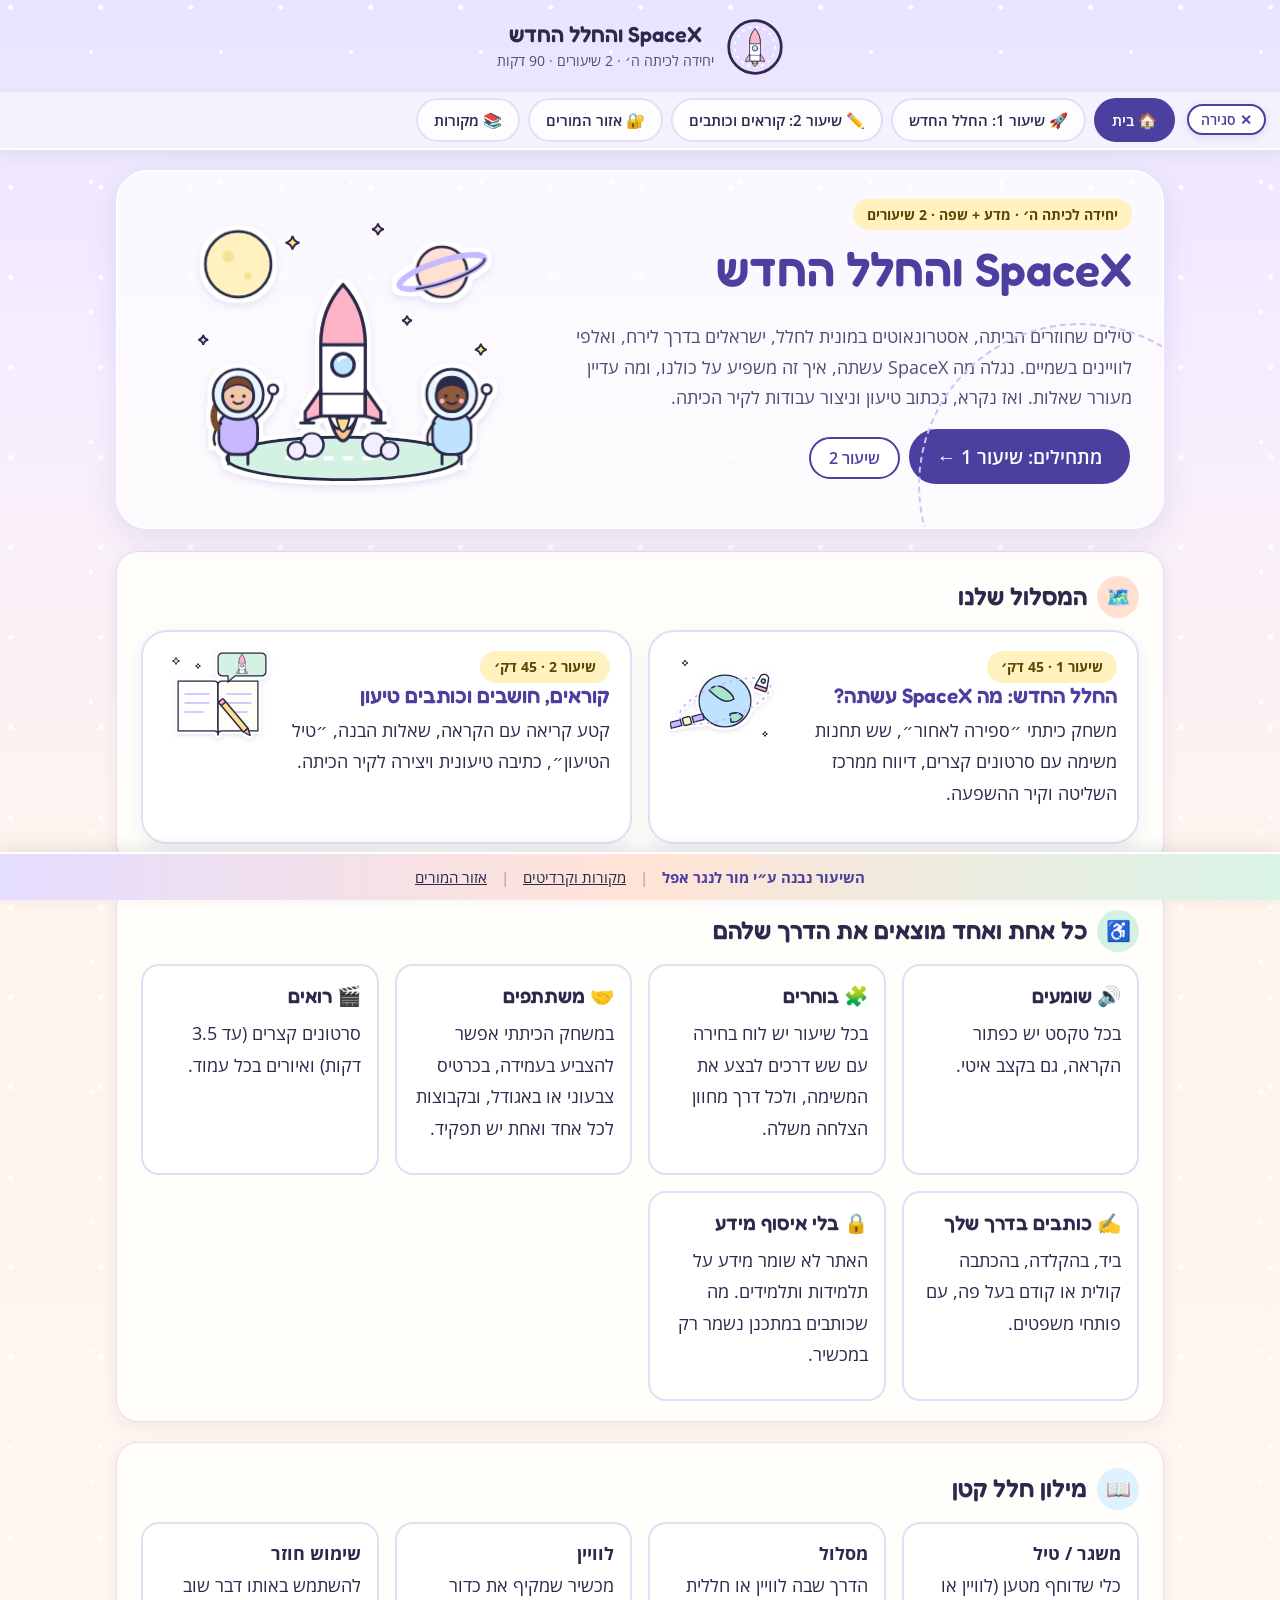
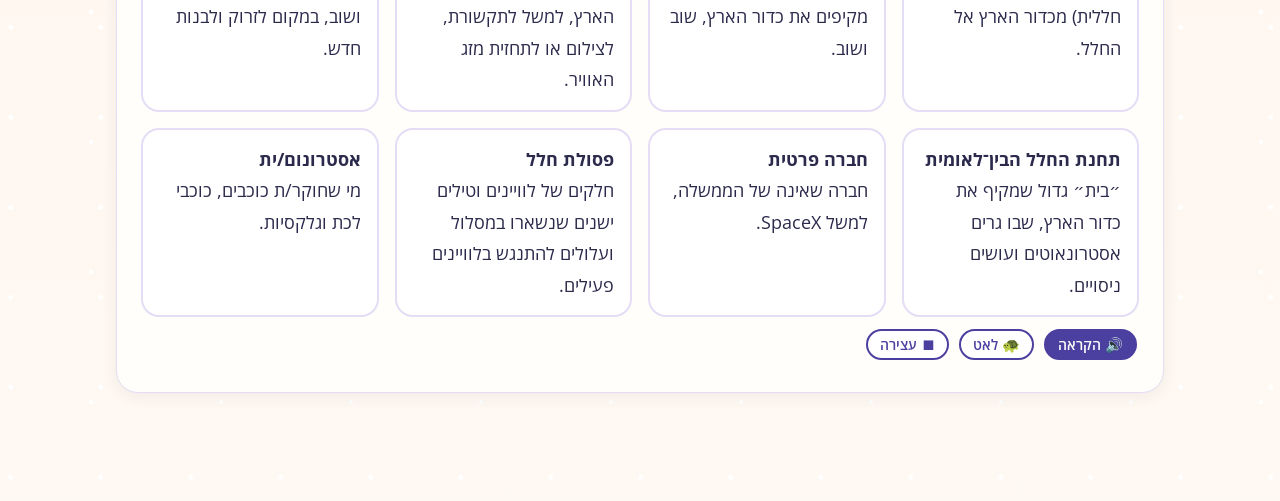
==== commit 0da7bd61: "Mor feedback 1: print-only mission cards in teacher area; persistent sticky menu with in-page sectio" ====
--- a/index.html
+++ b/index.html
@@ -5,9 +5,10 @@
 <link href="https://fonts.googleapis.com/css2?family=Fredoka:wght@500;600;700&family=Open+Sans:wght@400;600;700&display=swap" rel="stylesheet">
 <link rel="icon" href="assets/favicon.svg" type="image/svg+xml"><link rel="stylesheet" href="assets/style.css"></head>
 <body><a class="skip" href="#main">דילוג לתוכן</a>
-<header class="masthead"><a class="brand" href="index.html"><svg class="badge" viewBox="0 0 64 64" aria-hidden="true" focusable="false"><circle cx="32" cy="32" r="29" fill="#E7DEFF" stroke="#2B2A4C" stroke-width="3"/><circle cx="32" cy="32" r="22" fill="none" stroke="#fff" stroke-width="2" stroke-dasharray="3 5"/><g transform="translate(32 34) scale(0.3)" stroke="#2B2A4C" stroke-width="3" stroke-linejoin="round" stroke-linecap="round"><path d="M-12 46Q0 86 12 46Q6 60 0 52Q-6 60-12 46Z" fill="#FFC48F"/><path d="M-6 46Q0 70 6 46Z" fill="#FFE08A" stroke-width="2"/><path d="M-20 44V-20Q-20-52 0-74Q20-52 20-20V44Z" fill="#FFFFFF"/><path d="M-20-20Q-20-52 0-74Q20-52 20-20Z" fill="#FFB3C7"/><circle cx="0" cy="-2" r="10" fill="#BFE3FF"/><path d="M-4-6a6 6 0 0 1 6-3" fill="none" stroke="#fff" stroke-width="2.5"/><path d="M-20 20-34 40V48L-20 44ZM20 20 34 40V48L20 44Z" fill="#FFB3C7"/><path d="M-20 24h40" fill="none" stroke-width="2"/></g></svg><span><b>SpaceX והחלל החדש</b><small>יחידה לכיתה ה׳ · 2 שיעורים · 90 דקות</small></span></a><br>
-<button id="nav-toggle" class="btn ghost sm" type="button" aria-expanded="false" aria-controls="nav-links">☰ תפריט</button>
-<nav class="pillnav" id="nav-links" aria-label="ניווט ראשי"><a href="index.html" aria-current=page>🏠 בית</a><a href="lesson-1.html">🚀 שיעור 1: החלל החדש</a><a href="lesson-2.html">✏️ שיעור 2: קוראים וכותבים</a><a href="teacher.html">🔐 אזור המורים</a><a href="credits.html">📚 מקורות</a></nav></header>
+<header class="masthead"><a class="brand" href="index.html"><svg class="badge" viewBox="0 0 64 64" aria-hidden="true" focusable="false"><circle cx="32" cy="32" r="29" fill="#E7DEFF" stroke="#2B2A4C" stroke-width="3"/><circle cx="32" cy="32" r="22" fill="none" stroke="#fff" stroke-width="2" stroke-dasharray="3 5"/><g transform="translate(32 34) scale(0.3)" stroke="#2B2A4C" stroke-width="3" stroke-linejoin="round" stroke-linecap="round"><path d="M-12 46Q0 86 12 46Q6 60 0 52Q-6 60-12 46Z" fill="#FFC48F"/><path d="M-6 46Q0 70 6 46Z" fill="#FFE08A" stroke-width="2"/><path d="M-20 44V-20Q-20-52 0-74Q20-52 20-20V44Z" fill="#FFFFFF"/><path d="M-20-20Q-20-52 0-74Q20-52 20-20Z" fill="#FFB3C7"/><circle cx="0" cy="-2" r="10" fill="#BFE3FF"/><path d="M-4-6a6 6 0 0 1 6-3" fill="none" stroke="#fff" stroke-width="2.5"/><path d="M-20 20-34 40V48L-20 44ZM20 20 34 40V48L20 44Z" fill="#FFB3C7"/><path d="M-20 24h40" fill="none" stroke-width="2"/></g></svg><span><b>SpaceX והחלל החדש</b><small>יחידה לכיתה ה׳ · 2 שיעורים · 90 דקות</small></span></a></header>
+<script>try{var nv=localStorage.getItem("kitaSpx5Nav");if(nv==="1"||(nv===null&&innerWidth>760))document.body.classList.add("nav-open");}catch(e){}</script>
+<div class="navbar" id="navbar"><button id="nav-toggle" class="btn ghost sm" type="button" aria-expanded="false" aria-controls="nav-links">☰ תפריט</button>
+<nav class="navwrap" id="nav-links" aria-label="ניווט ראשי"><div class="pillnav"><a href="index.html" aria-current=page>🏠 בית</a><a href="lesson-1.html">🚀 שיעור 1: החלל החדש</a><a href="lesson-2.html">✏️ שיעור 2: קוראים וכותבים</a><a href="teacher.html">🔐 אזור המורים</a><a href="credits.html">📚 מקורות</a></div></nav></div>
 <main id="main">
 <header class="hero"><div><span class="kicker">יחידה לכיתה ה׳ · מדע + שפה · 2 שיעורים</span><h1>SpaceX והחלל החדש</h1><p class="lead">טילים שחוזרים הביתה, אסטרונאוטים במונית לחלל, ישראלים בדרך לירח, ואלפי לוויינים בשמיים. נגלה מה SpaceX עשתה, איך זה משפיע על כולנו, ומה עדיין מעורר שאלות. ואז נקרא, נכתוב טיעון וניצור עבודות לקיר הכיתה.</p><p><a class="btn big" href="lesson-1.html">מתחילים: שיעור 1 ←</a> <a class="btn ghost" href="lesson-2.html">שיעור 2</a></p></div><svg class="art" viewBox="0 0 340 300" aria-hidden="true" focusable="false"><defs><filter id="sk-h" x="-15%" y="-15%" width="130%" height="130%"><feMorphology in="SourceAlpha" operator="dilate" radius="4" result="d"/><feFlood flood-color="#fff"/><feComposite in2="d" operator="in" result="w"/><feGaussianBlur in="d" stdDeviation="4" result="b"/><feFlood flood-color="#7B6FC4" flood-opacity=".18"/><feComposite in2="b" operator="in" result="s"/><feOffset in="s" dy="3" result="s2"/><feMerge><feMergeNode in="s2"/><feMergeNode in="w"/><feMergeNode in="SourceGraphic"/></feMerge></filter></defs><g filter="url(#sk-h)"><circle cx="62" cy="62" r="34" fill="#FFF2BF" stroke="#2B2A4C" stroke-width="3"/><circle cx="52" cy="54" r="6" fill="#F5E39A" stroke="none"/><circle cx="72" cy="74" r="4" fill="#F5E39A" stroke="none"/><g transform="translate(272 70)"><circle r="26" fill="#FFE0D1" stroke="#2B2A4C" stroke-width="3"/><ellipse rx="46" ry="11" fill="none" stroke="#C7B8FF" stroke-width="6" transform="rotate(-18)"/><ellipse rx="46" ry="11" fill="none" stroke="#2B2A4C" stroke-width="2" transform="rotate(-18)" stroke-dasharray="80 200"/></g><ellipse cx="170" cy="262" rx="120" ry="22" fill="#D3F2E4" stroke="#2B2A4C" stroke-width="3"/><path d="M110 262h120" stroke="#fff" stroke-width="4" stroke-dasharray="10 10"/><g transform="translate(170 168) scale(1.15)" stroke="#2B2A4C" stroke-width="3" stroke-linejoin="round" stroke-linecap="round"><path d="M-12 46Q0 86 12 46Q6 60 0 52Q-6 60-12 46Z" fill="#FFC48F"/><path d="M-6 46Q0 70 6 46Z" fill="#FFE08A" stroke-width="2"/><path d="M-18 30-32 50M18 30 32 50M-38 50h12M26 50h12" fill="none"/><path d="M-20 44V-20Q-20-52 0-74Q20-52 20-20V44Z" fill="#FFFFFF"/><path d="M-20-20Q-20-52 0-74Q20-52 20-20Z" fill="#FFB3C7"/><circle cx="0" cy="-2" r="10" fill="#BFE3FF"/><path d="M-4-6a6 6 0 0 1 6-3" fill="none" stroke="#fff" stroke-width="2.5"/><path d="M-20 20-34 40V48L-20 44ZM20 20 34 40V48L20 44Z" fill="#FFB3C7"/><path d="M-20 24h40" fill="none" stroke-width="2"/></g><g fill="#F3EEFF" stroke="#2B2A4C" stroke-width="2.5"><circle cx="138" cy="248" r="12"/><circle cx="202" cy="248" r="12"/><circle cx="122" cy="254" r="9"/><circle cx="218" cy="254" r="9"/></g><g transform="translate(62 196)" stroke="#2B2A4C" stroke-width="3" stroke-linejoin="round" stroke-linecap="round"><rect x="-20" y="18" width="40" height="44" rx="16" fill="#C7B8FF"/><path d="M18 26Q34 14 36 -2" fill="none"/><circle cx="36" cy="-5" r="5" fill="#fff"/><path d="M-18 30Q-28 40-24 52" fill="none"/><path d="M-10 62v10M10 62v10" fill="none"/><path d="M-18 4Q-30 20-22 34" fill="none" stroke="#7A4A2A" stroke-width="7"/><circle cx="0" cy="0" r="26" fill="#E7F5FF"/><circle cx="0" cy="2" r="16" fill="#F1C7A6"/><path d="M-16-2Q-14-18 0-18Q14-18 16-2Q8-10 0-10Q-8-10-16-2Z" fill="#7A4A2A" stroke-width="2"/><circle cx="-6" cy="2" r="1.8" fill="#2B2A4C" stroke="none"/><circle cx="6" cy="2" r="1.8" fill="#2B2A4C" stroke="none"/><path d="M-5 8Q0 12 5 8" fill="none" stroke-width="2"/><circle cx="-10" cy="7" r="2.5" fill="#FFB3C7" stroke="none"/><circle cx="10" cy="7" r="2.5" fill="#FFB3C7" stroke="none"/><path d="M-16-14a20 20 0 0 1 12-8" fill="none" stroke="#fff" stroke-width="3"/></g><g transform="translate(282 196)" stroke="#2B2A4C" stroke-width="3" stroke-linejoin="round" stroke-linecap="round"><rect x="-20" y="18" width="40" height="44" rx="16" fill="#BFE3FF"/><path d="M18 26Q34 14 36 -2" fill="none"/><circle cx="36" cy="-5" r="5" fill="#fff"/><path d="M-18 30Q-28 40-24 52" fill="none"/><path d="M-10 62v10M10 62v10" fill="none"/><circle cx="0" cy="0" r="26" fill="#E7F5FF"/><circle cx="0" cy="2" r="16" fill="#8D5A3B"/><path d="M-16-2Q-14-18 0-18Q14-18 16-2Q8-10 0-10Q-8-10-16-2Z" fill="#2B2A4C" stroke-width="2"/><circle cx="-6" cy="2" r="1.8" fill="#2B2A4C" stroke="none"/><circle cx="6" cy="2" r="1.8" fill="#2B2A4C" stroke="none"/><path d="M-5 8Q0 12 5 8" fill="none" stroke-width="2"/><circle cx="-10" cy="7" r="2.5" fill="#FFB3C7" stroke="none"/><circle cx="10" cy="7" r="2.5" fill="#FFB3C7" stroke="none"/><path d="M-16-14a20 20 0 0 1 12-8" fill="none" stroke="#fff" stroke-width="3"/></g></g><path d="M118 33Q119.26 38.74 125 40Q119.26 41.26 118 47Q116.74 41.26 111 40Q116.74 38.74 118 33Z" fill="#FFE08A" stroke="#2B2A4C" stroke-width="2"/><path d="M206 20Q207.08 24.92 212 26Q207.08 27.08 206 32Q204.92 27.08 200 26Q204.92 24.92 206 20Z" fill="#FFC9DA" stroke="#2B2A4C" stroke-width="2"/><path d="M312 144Q313.08 148.92 318 150Q313.08 151.08 312 156Q310.92 151.08 306 150Q310.92 148.92 312 144Z" fill="#FFE08A" stroke="#2B2A4C" stroke-width="2"/><path d="M26 135Q26.9 139.1 31 140Q26.9 140.9 26 145Q25.1 140.9 21 140Q25.1 139.1 26 135Z" fill="#BFE3FF" stroke="#2B2A4C" stroke-width="2"/><path d="M236 115Q236.9 119.1 241 120Q236.9 120.9 236 125Q235.1 120.9 231 120Q235.1 119.1 236 115Z" fill="#D3F2E4" stroke="#2B2A4C" stroke-width="2"/></svg></header><section class="blk c-peach"><h2 class="st"><span class="ico" aria-hidden="true">🗺️</span>המסלול שלנו</h2><div class="lessoncards"><a class="lcard" href="lesson-1.html"><svg class="art" viewBox="0 0 220 200" aria-hidden="true" focusable="false"><defs><filter id="sk-c1" x="-15%" y="-15%" width="130%" height="130%"><feMorphology in="SourceAlpha" operator="dilate" radius="4" result="d"/><feFlood flood-color="#fff"/><feComposite in2="d" operator="in" result="w"/><feGaussianBlur in="d" stdDeviation="4" result="b"/><feFlood flood-color="#7B6FC4" flood-opacity=".18"/><feComposite in2="b" operator="in" result="s"/><feOffset in="s" dy="3" result="s2"/><feMerge><feMergeNode in="s2"/><feMergeNode in="w"/><feMergeNode in="SourceGraphic"/></feMerge></filter></defs><g filter="url(#sk-c1)" stroke="#2B2A4C" stroke-width="3" stroke-linejoin="round"><circle cx="110" cy="110" r="52" fill="#BFE3FF"/><path d="M78 88q14-14 30-4t20 22q-12 8-24 2t-26-20zM120 136q16-6 26 4q-8 14-24 12z" fill="#A8E6C8"/><ellipse cx="110" cy="110" rx="96" ry="34" fill="none" stroke="#C7B8FF" stroke-width="4" stroke-dasharray="6 9" transform="rotate(-20 110 110)"/><g transform="translate(186 72) rotate(20)"><path d="M-12 10-8-12Q0-20 8-12L12 10Z" fill="#fff"/><rect x="-12" y="10" width="24" height="7" rx="2" fill="#FFB3C7"/><circle cy="-2" r="4" fill="#BFE3FF"/></g><g transform="translate(34 150) rotate(-15)"><rect x="-8" y="-8" width="16" height="16" rx="3" fill="#FFF2BF"/><rect x="-34" y="-6" width="22" height="12" fill="#C7B8FF"/><rect x="12" y="-6" width="22" height="12" fill="#C7B8FF"/></g></g><path d="M30 28Q31.08 32.92 36 34Q31.08 35.08 30 40Q28.92 35.08 24 34Q28.92 32.92 30 28Z" fill="#FFE08A" stroke="#2B2A4C" stroke-width="2"/><path d="M190 171Q190.9 175.1 195 176Q190.9 176.9 190 181Q189.1 176.9 185 176Q189.1 175.1 190 171Z" fill="#FFC9DA" stroke="#2B2A4C" stroke-width="2"/></svg><span class="kicker">שיעור 1 · 45 דק׳</span><b>החלל החדש: מה SpaceX עשתה?</b><p>משחק כיתתי ״ספירה לאחור״, שש תחנות משימה עם סרטונים קצרים, דיווח ממרכז השליטה וקיר ההשפעה.</p></a><a class="lcard" href="lesson-2.html"><svg class="art" viewBox="0 0 220 200" aria-hidden="true" focusable="false"><defs><filter id="sk-c2" x="-15%" y="-15%" width="130%" height="130%"><feMorphology in="SourceAlpha" operator="dilate" radius="4" result="d"/><feFlood flood-color="#fff"/><feComposite in2="d" operator="in" result="w"/><feGaussianBlur in="d" stdDeviation="4" result="b"/><feFlood flood-color="#7B6FC4" flood-opacity=".18"/><feComposite in2="b" operator="in" result="s"/><feOffset in="s" dy="3" result="s2"/><feMerge><feMergeNode in="s2"/><feMergeNode in="w"/><feMergeNode in="SourceGraphic"/></feMerge></filter></defs><g filter="url(#sk-c2)" stroke="#2B2A4C" stroke-width="3" stroke-linejoin="round" stroke-linecap="round"><path d="M30 70h72q8 0 8 8v100q0-8-8-8H30z" fill="#fff"/><path d="M190 70h-72q-8 0-8 8v100q0-8 8-8h72z" fill="#FFFDF7"/><path d="M44 96h48M44 114h48M44 132h36M128 96h48M128 114h48M128 132h40" stroke="#C7B8FF" stroke-width="3"/><g transform="translate(150 150) rotate(-40)"><rect x="-6" y="-46" width="12" height="70" rx="2" fill="#FFE08A"/><path d="M-6 24 0 38 6 24Z" fill="#F1C7A6"/><rect x="-6" y="-54" width="12" height="9" rx="2" fill="#FFB3C7"/></g><path d="M120 14h76q10 0 10 10v26q0 10-10 10h-52l-14 12v-12h-10q-10 0-10-10V24q0-10 10-10z" fill="#D3F2E4"/></g><g transform="translate(158 40) scale(0.32)" stroke="#2B2A4C" stroke-width="3" stroke-linejoin="round" stroke-linecap="round"><path d="M-20 44V-20Q-20-52 0-74Q20-52 20-20V44Z" fill="#FFFFFF"/><path d="M-20-20Q-20-52 0-74Q20-52 20-20Z" fill="#FFB3C7"/><circle cx="0" cy="-2" r="10" fill="#BFE3FF"/><path d="M-4-6a6 6 0 0 1 6-3" fill="none" stroke="#fff" stroke-width="2.5"/><path d="M-20 20-34 40V48L-20 44ZM20 20 34 40V48L20 44Z" fill="#FFB3C7"/><path d="M-20 24h40" fill="none" stroke-width="2"/></g><path d="M26 23Q27.26 28.74 33 30Q27.26 31.26 26 37Q24.74 31.26 19 30Q24.74 28.74 26 23Z" fill="#FFC9DA" stroke="#2B2A4C" stroke-width="2"/><path d="M70 35Q70.9 39.1 75 40Q70.9 40.9 70 45Q69.1 40.9 65 40Q69.1 39.1 70 35Z" fill="#FFE08A" stroke="#2B2A4C" stroke-width="2"/></svg><span class="kicker">שיעור 2 · 45 דק׳</span><b>קוראים, חושבים וכותבים טיעון</b><p>קטע קריאה עם הקראה, שאלות הבנה, ״טיל הטיעון״, כתיבה טיעונית ויצירה לקיר הכיתה.</p></a></div></section><section class="blk c-mint"><h2 class="st"><span class="ico" aria-hidden="true">♿</span>כל אחת ואחד מוצאים את הדרך שלהם</h2><div class="grid g3"><div class="card"><h3>🔊 שומעים</h3><p>בכל טקסט יש כפתור הקראה, גם בקצב איטי.</p></div><div class="card"><h3>🧩 בוחרים</h3><p>בכל שיעור יש לוח בחירה עם שש דרכים לבצע את המשימה, ולכל דרך מחוון הצלחה משלה.</p></div><div class="card"><h3>🤝 משתתפים</h3><p>במשחק הכיתתי אפשר להצביע בעמידה, בכרטיס צבעוני או באגודל, ובקבוצות לכל אחד ואחת יש תפקיד.</p></div><div class="card"><h3>🎬 רואים</h3><p>סרטונים קצרים (עד 3.5 דקות) ואיורים בכל עמוד.</p></div><div class="card"><h3>✍️ כותבים בדרך שלך</h3><p>ביד, בהקלדה, בהכתבה קולית או קודם בעל פה, עם פותחי משפטים.</p></div><div class="card"><h3>🔒 בלי איסוף מידע</h3><p>האתר לא שומר מידע על תלמידות ותלמידים. מה שכותבים במתכנן נשמר רק במכשיר.</p></div></div></section><section class="blk c-sky"><h2 class="st"><span class="ico" aria-hidden="true">📖</span>מילון חלל קטן</h2><div class="grid g3" id="gloss"><div class="card"><b>משגר / טיל</b><br><span>כלי שדוחף מטען (לוויין או חללית) מכדור הארץ אל החלל.</span></div><div class="card"><b>מסלול</b><br><span>הדרך שבה לוויין או חללית מקיפים את כדור הארץ, שוב ושוב.</span></div><div class="card"><b>לוויין</b><br><span>מכשיר שמקיף את כדור הארץ, למשל לתקשורת, לצילום או לתחזית מזג האוויר.</span></div><div class="card"><b>שימוש חוזר</b><br><span>להשתמש באותו דבר שוב ושוב, במקום לזרוק ולבנות חדש.</span></div><div class="card"><b>תחנת החלל הבין־לאומית</b><br><span>״בית״ גדול שמקיף את כדור הארץ, שבו גרים אסטרונאוטים ועושים ניסויים.</span></div><div class="card"><b>חברה פרטית</b><br><span>חברה שאינה של הממשלה, למשל SpaceX.</span></div><div class="card"><b>פסולת חלל</b><br><span>חלקים של לוויינים וטילים ישנים שנשארו במסלול ועלולים להתנגש בלוויינים פעילים.</span></div><div class="card"><b>אסטרונום/ית</b><br><span>מי שחוקר/ת כוכבים, כוכבי לכת וגלקסיות.</span></div></div><div class="tts-bar"><button class="btn sm" type="button" data-tts="#gloss .card">🔊 הקראה</button><button class="btn ghost sm" type="button" data-tts="#gloss .card" data-slow>🐢 לאט</button><button class="btn ghost sm" type="button" data-tts-stop>⏹ עצירה</button><span class="tts-note" aria-live="polite"></span></div></section>
 </main>
--- a/assets/style.css
+++ b/assets/style.css
@@ -8,16 +8,22 @@
 h1,h2,h3,h4,.st,.brand b{font-family:Fredoka,"Open Sans",sans-serif;font-weight:600;line-height:1.25;margin:.2em 0 .5em}
 h1{font-size:clamp(1.9rem,5vw,2.9rem);color:var(--deep)}h2{font-size:1.5rem}h3{font-size:1.22rem}h4{font-size:1.06rem;margin:.6em 0 .2em}
 p{margin:.4em 0 .8em}a{color:#3F35A8}a:hover{text-decoration-thickness:2px}img,svg,iframe{max-width:100%}
-.skip{position:absolute;right:-999px;top:0;background:#fff;padding:8px;z-index:99}.skip:focus{right:8px}
+.skip{position:absolute;right:8px;top:-80px;background:#fff;padding:8px;z-index:99}.skip:focus{top:8px}
 :focus-visible{outline:3px solid #6B4FC4;outline-offset:3px;border-radius:6px}
 /* header: centered badge + pill nav */
 .masthead{text-align:center;padding:18px 14px 6px}
 .brand{display:inline-flex;align-items:center;gap:12px;text-decoration:none;color:var(--ink)}
 .brand .badge{width:58px;height:58px;flex:none}.brand b{font-size:1.35rem;display:block;margin:0}.brand small{display:block;color:var(--ink2);font-size:.9rem}
-.pillnav{display:flex;flex-wrap:wrap;justify-content:center;gap:8px;margin:12px auto 4px;max-width:980px;padding:0;list-style:none}
+.navbar{position:sticky;top:0;z-index:40;display:flex;gap:10px;align-items:center;justify-content:flex-start;padding:6px 12px;pointer-events:none}
+.navbar>*{pointer-events:auto}#nav-toggle{flex:none;box-shadow:0 2px 8px rgba(43,42,76,.12)}
+body.nav-open .navbar{background:rgba(246,242,255,.94);backdrop-filter:blur(6px);border-bottom:2px solid #fff;box-shadow:0 4px 14px rgba(43,42,76,.08)}
+.navwrap{display:none;flex:1;min-width:0;flex-direction:column;gap:6px}body.nav-open .navwrap{display:flex}
+.pillnav{display:flex;flex-wrap:wrap;gap:8px;padding:0}
+.secnav{display:flex;flex-wrap:wrap;gap:6px;align-items:center;font-size:.88rem}.secnav .sl{color:var(--ink2);font-weight:600}
+.secnav a{padding:3px 12px;border-radius:999px;background:#fff;border:2px dashed #CFC4F5;text-decoration:none;color:var(--ink)}.secnav a:hover{border-style:solid}
+[id]{scroll-margin-top:var(--navh,72px)}
 .pillnav a{display:inline-block;padding:7px 16px;border-radius:999px;background:rgba(255,255,255,.75);border:2px solid var(--line);text-decoration:none;color:var(--ink);font-weight:600;font-size:.95rem}
 .pillnav a:hover{background:#fff;border-color:#B9AEEA}.pillnav a[aria-current]{background:var(--deep);border-color:var(--deep);color:#fff}
-#nav-toggle{display:none}
 main{max-width:1080px;margin:0 auto;padding:6px 16px 24px}
 /* hero */
 .hero{display:grid;grid-template-columns:1.25fr .85fr;gap:20px;align-items:center;background:rgba(255,255,255,.72);border:2px solid #fff;border-radius:32px;padding:26px 30px;margin:14px 0 22px;box-shadow:0 10px 30px rgba(91,77,178,.12);position:relative;overflow:hidden}
@@ -120,11 +126,19 @@
 /* mobile */
 @media (max-width:760px){
  body{font-size:17px}.hero{grid-template-columns:1fr;padding:18px}.hero .art{max-width:190px;order:-1}
- #nav-toggle{display:inline-block;margin-top:8px}.pillnav{display:none}body.nav-open .pillnav{display:flex}
+ .navbar{padding:6px 8px;gap:6px}.pillnav,.secnav{flex-wrap:nowrap;overflow-x:auto;scrollbar-width:thin;padding-bottom:3px}.pillnav a,.secnav a{white-space:nowrap;flex:none}.pillnav a{padding:5px 12px;font-size:.88rem}.secnav .sl{display:none}
  .path{flex-direction:column}.path li{text-align:right;padding:4px 54px 12px 0;min-height:52px}.path li:before{right:0;transform:none}.path li:after{top:42px;right:20px;width:0;height:100%;border-top:0;border-right:3px dotted #B9AEEA}
  .hero:before{display:none}.two,.argwrap{grid-template-columns:1fr}.argrocket{max-width:150px;margin:auto}.gstage{grid-template-columns:1fr}.fuel{height:200px}.fuel .tank{height:130px}
  .blk{padding:16px}.site-foot{font-size:.82rem;gap:2px 10px}.lcard .art{width:80px}
 }
-@media print{.masthead,.site-foot,.tts-bar,.btn,#nav-toggle,.no-print{display:none !important}body{background:#fff;padding:0}.blk{box-shadow:none;break-inside:avoid}
- body.print-one .print-path>*:not(.print-path):not(.print-me){display:none !important}}
+.cards-print{display:none}
+.skip{}@media print{.skip,.masthead,.navbar,.site-foot,.tts-bar,.btn,#nav-toggle,.no-print{display:none !important}*{-webkit-print-color-adjust:exact;print-color-adjust:exact}@page{size:A4;margin:12mm}body{background:#fff;padding:0}.blk{box-shadow:none;break-inside:avoid}
+ body.print-one .print-path>*:not(.print-path):not(.print-me){display:none !important}
+ body.print-one .print-path{padding:0 !important;margin:0 !important;border:0 !important;box-shadow:none !important;background:none !important;max-width:none !important}
+ body.print-one .cards-print.print-me{display:block !important}
+ .pcard{break-after:page;page-break-after:always;break-inside:avoid;border:3px solid var(--c2);border-radius:22px;padding:16px 22px;background:linear-gradient(135deg,var(--c1) 0,#fff 60%);font-size:13.5pt;line-height:1.55}
+ .pcard:last-child{break-after:auto;page-break-after:auto}.pcard header{display:flex;gap:12px;align-items:center;margin-bottom:6px}.pcard h3{margin:0;font-size:20pt}
+ .pcard .pnum{width:52px;height:52px;border-radius:50%;background:#fff;border:3px dashed var(--c2);display:grid;place-items:center;font-size:22pt;flex:none}.pcard h4{margin:8px 0 2px}
+ .pcard .pimp{background:#fff;border-right:6px solid var(--c2);border-radius:10px;padding:6px 12px}.pcard .pv{font-size:11pt;color:#4F4D73}
+ .pcard .ptask{background:#fff;border:2px dashed var(--c2);border-radius:14px;padding:4px 14px;font-size:12pt}.pcard .pfoot{font-size:10pt;color:#4F4D73;text-align:center;margin:6px 0 0}}
 #wallcard p{overflow-wrap:anywhere}
